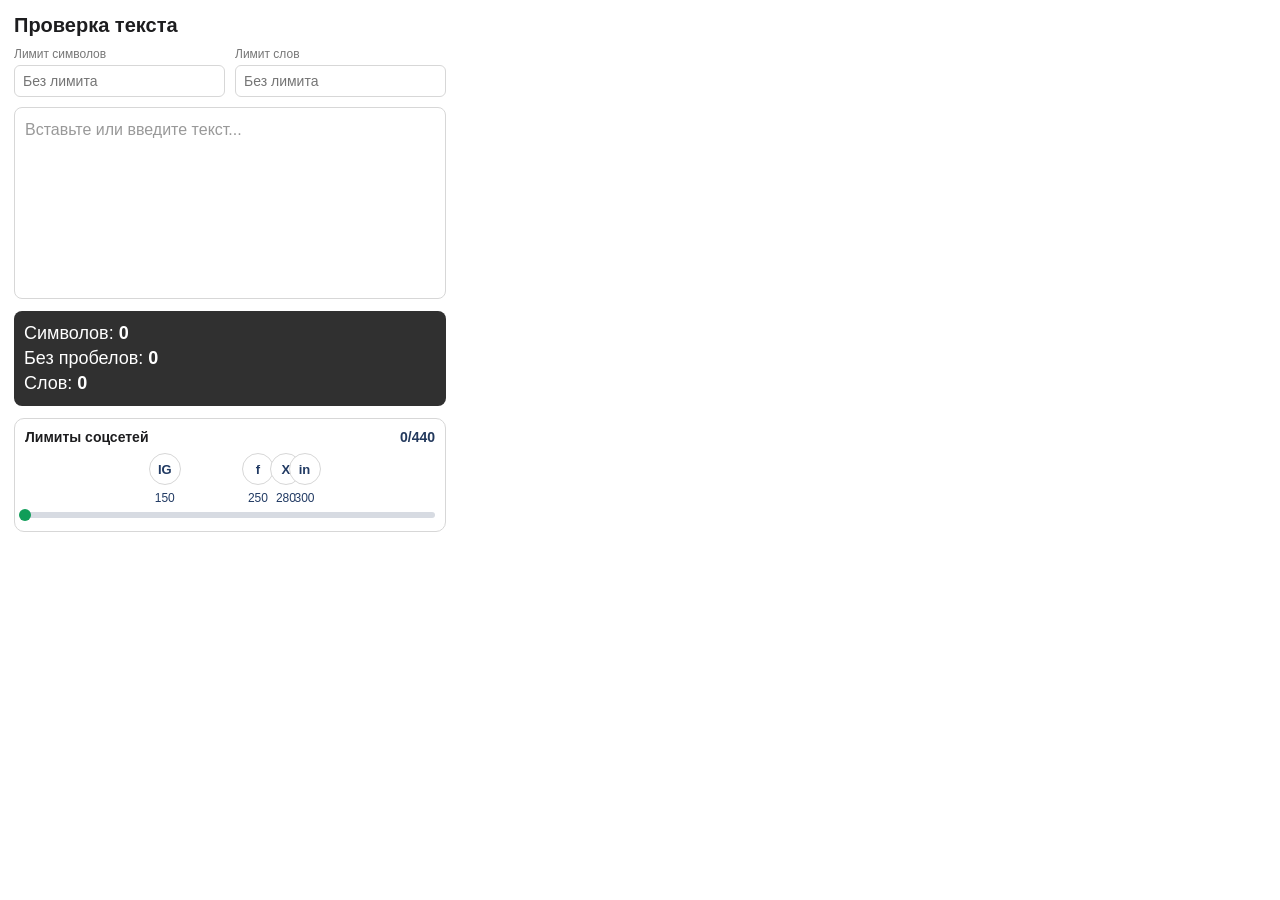
==== extension/popup.html @ 7ea4cb88 "Add social platform character scale to popup" ====
<!doctype html>
<html lang="ru">
  <head>
    <meta charset="UTF-8" />
    <meta name="viewport" content="width=device-width, initial-scale=1.0" />
    <title>Text Counter</title>
    <link rel="stylesheet" href="popup.css" />
  </head>
  <body>
    <main class="app">
      <h1>Проверка текста</h1>

      <div class="limits">
        <label>
          Лимит символов
          <input id="charLimit" type="number" min="0" placeholder="Без лимита" />
        </label>
        <label>
          Лимит слов
          <input id="wordLimit" type="number" min="0" placeholder="Без лимита" />
        </label>
      </div>

      <div id="editor" class="editor" contenteditable="true" spellcheck="false" data-placeholder="Вставьте или введите текст..."></div>

      <section class="stats">
        <p>Символов: <strong id="charsCount">0</strong></p>
        <p>Без пробелов: <strong id="charsNoSpaceCount">0</strong></p>
        <p>Слов: <strong id="wordsCount">0</strong></p>
      </section>

      <section class="social-scale" aria-label="Шкала лимитов соцсетей">
        <div class="social-head">
          <h2>Лимиты соцсетей</h2>
          <span id="socialCurrent">0</span>
        </div>
        <div class="social-icons">
          <div class="social-item" style="--pos: 34.09%">
            <span class="social-icon">IG</span>
            <span class="social-limit">150</span>
          </div>
          <div class="social-item" style="--pos: 56.82%">
            <span class="social-icon">f</span>
            <span class="social-limit">250</span>
          </div>
          <div class="social-item" style="--pos: 63.64%">
            <span class="social-icon">X</span>
            <span class="social-limit">280</span>
          </div>
          <div class="social-item" style="--pos: 68.18%">
            <span class="social-icon">in</span>
            <span class="social-limit">300</span>
          </div>
        </div>
        <div class="bar-wrap">
          <div id="socialTrack" class="social-track"></div>
          <div id="socialProgress" class="social-progress"></div>
          <div id="socialThumb" class="social-thumb"></div>
        </div>
      </section>
    </main>

    <script src="popup.js"></script>
  </body>
</html>
---- extension/popup.css ----
:root {
  color-scheme: light;
  --bg: #ffffff;
  --fg: #1d1d1f;
  --muted: #777;
  --border: #d7d7d7;
  --danger: #d70022;
  --accent: #0f9d58;
  --bar-bg: #d7dbe2;
}

body { margin: 0; background: var(--bg); color: var(--fg); font-family: Arial, Helvetica, sans-serif; }
.app { width: 460px; padding: 14px; box-sizing: border-box; }
h1 { margin: 0 0 10px; font-size: 20px; }
.limits { display: grid; grid-template-columns: 1fr 1fr; gap: 10px; margin-bottom: 10px; }
label { display: flex; flex-direction: column; gap: 4px; font-size: 12px; color: var(--muted); }
input { padding: 7px 8px; border: 1px solid var(--border); border-radius: 6px; font-size: 14px; }
.editor { min-height: 170px; max-height: 250px; overflow: auto; border: 1px solid var(--border); border-radius: 8px; padding: 10px; line-height: 1.45; white-space: pre-wrap; outline: none; }
.editor:empty::before { content: attr(data-placeholder); color: #999; }
.excess { color: var(--danger); }
.stats { margin-top: 12px; border-radius: 8px; background: #303030; color: #fff; padding: 8px 10px; font-size: 18px; }
.stats p { margin: 4px 0; }

.social-scale { margin-top: 12px; border: 1px solid var(--border); border-radius: 10px; padding: 10px; }
.social-head { display: flex; justify-content: space-between; align-items: center; margin-bottom: 8px; }
.social-head h2 { margin: 0; font-size: 14px; }
#socialCurrent { font-size: 14px; font-weight: 700; color: #23395d; }
.social-icons { position: relative; height: 54px; }
.social-item { position: absolute; left: var(--pos); transform: translateX(-50%); text-align: center; }
.social-icon { width: 30px; height: 30px; border-radius: 50%; border: 1px solid var(--border); display: grid; place-items: center; background: #fff; font-size: 13px; font-weight: 700; color: #213a63; margin: 0 auto; }
.social-limit { display: block; margin-top: 6px; font-size: 12px; color: #213a63; }
.bar-wrap { position: relative; margin-top: 2px; height: 12px; }
.social-track { position: absolute; inset: 3px 0 auto; height: 6px; border-radius: 999px; background: var(--bar-bg); }
.social-progress { position: absolute; inset: 3px auto auto 0; width: 0; height: 6px; border-radius: 999px; background: var(--accent); transition: width 0.15s linear; }
.social-thumb { position: absolute; top: 0; left: 0; width: 12px; height: 12px; border-radius: 50%; background: var(--accent); transform: translateX(-50%); transition: left 0.15s linear; }
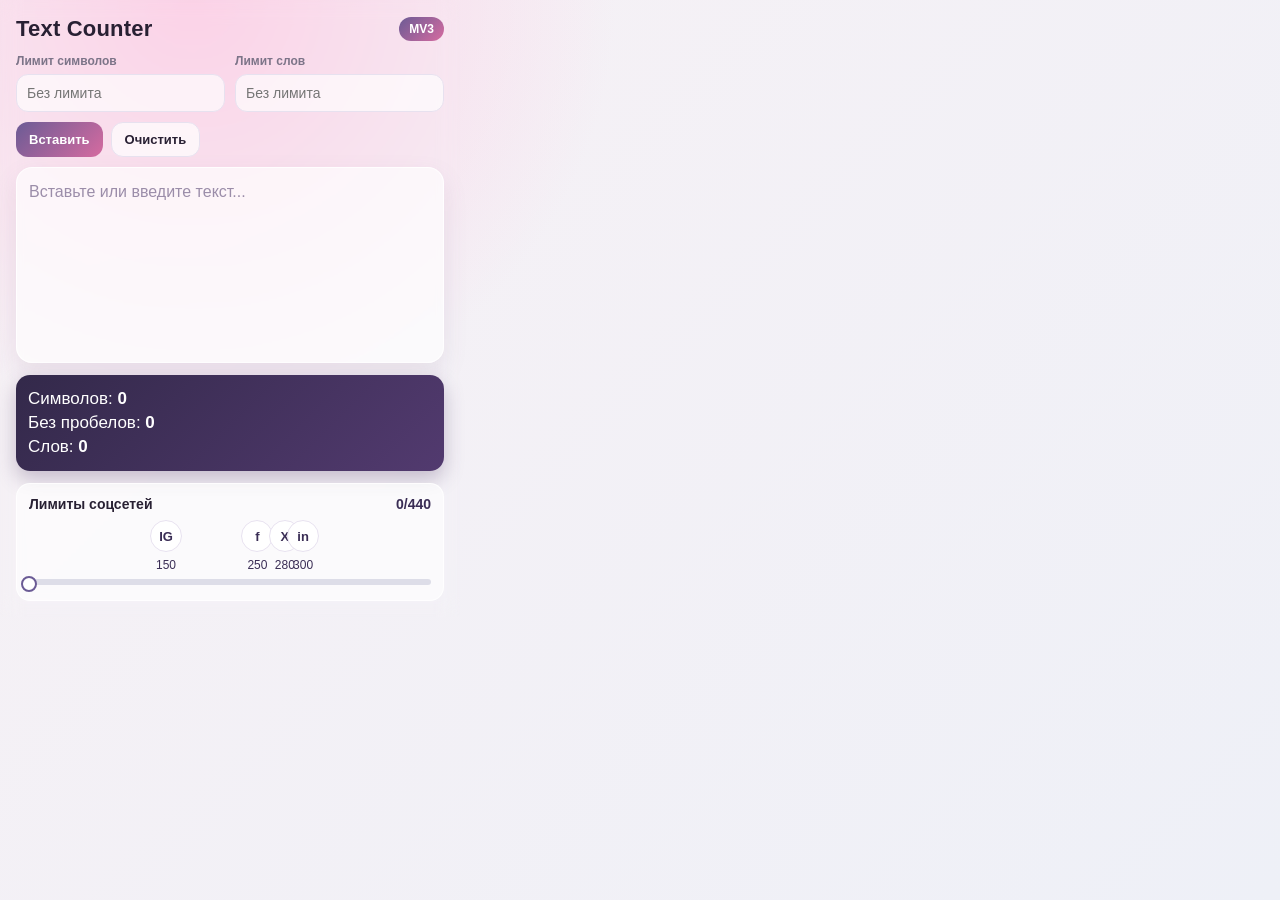
==== commit 670c4446: "Refresh extension UI with modern gradient glass design" ====
--- a/extension/popup.html
+++ b/extension/popup.html
@@ -7,8 +7,11 @@
     <link rel="stylesheet" href="popup.css" />
   </head>
   <body>
-    <main class="app">
-      <h1>Проверка текста</h1>
+    <main class="app glass">
+      <header class="topbar">
+        <h1>Text Counter</h1>
+        <span class="badge">MV3</span>
+      </header>
 
       <div class="limits">
         <label>
@@ -19,6 +22,11 @@
           Лимит слов
           <input id="wordLimit" type="number" min="0" placeholder="Без лимита" />
         </label>
+      </div>
+
+      <div class="actions">
+        <button id="pasteBtn" type="button">Вставить</button>
+        <button id="clearBtn" type="button" class="ghost">Очистить</button>
       </div>
 
       <div id="editor" class="editor" contenteditable="true" spellcheck="false" data-placeholder="Вставьте или введите текст..."></div>
@@ -35,22 +43,10 @@
           <span id="socialCurrent">0</span>
         </div>
         <div class="social-icons">
-          <div class="social-item" style="--pos: 34.09%">
-            <span class="social-icon">IG</span>
-            <span class="social-limit">150</span>
-          </div>
-          <div class="social-item" style="--pos: 56.82%">
-            <span class="social-icon">f</span>
-            <span class="social-limit">250</span>
-          </div>
-          <div class="social-item" style="--pos: 63.64%">
-            <span class="social-icon">X</span>
-            <span class="social-limit">280</span>
-          </div>
-          <div class="social-item" style="--pos: 68.18%">
-            <span class="social-icon">in</span>
-            <span class="social-limit">300</span>
-          </div>
+          <div class="social-item" style="--pos: 34.09%"><span class="social-icon">IG</span><span class="social-limit">150</span></div>
+          <div class="social-item" style="--pos: 56.82%"><span class="social-icon">f</span><span class="social-limit">250</span></div>
+          <div class="social-item" style="--pos: 63.64%"><span class="social-icon">X</span><span class="social-limit">280</span></div>
+          <div class="social-item" style="--pos: 68.18%"><span class="social-icon">in</span><span class="social-limit">300</span></div>
         </div>
         <div class="bar-wrap">
           <div id="socialTrack" class="social-track"></div>
--- a/extension/popup.css
+++ b/extension/popup.css
@@ -1,35 +1,102 @@
 :root {
-  color-scheme: light;
-  --bg: #ffffff;
-  --fg: #1d1d1f;
-  --muted: #777;
-  --border: #d7d7d7;
-  --danger: #d70022;
-  --accent: #0f9d58;
-  --bar-bg: #d7dbe2;
+  --bg1: #f7f1f5;
+  --bg2: #eef0f7;
+  --card: rgba(255, 255, 255, 0.66);
+  --fg: #282033;
+  --muted: #7c7488;
+  --border: rgba(255, 255, 255, 0.8);
+  --danger: #dc2f55;
+  --accent: #6b5b95;
+  --accent2: #d66ba0;
+  --bar-bg: #dddde8;
 }
 
-body { margin: 0; background: var(--bg); color: var(--fg); font-family: Arial, Helvetica, sans-serif; }
-.app { width: 460px; padding: 14px; box-sizing: border-box; }
-h1 { margin: 0 0 10px; font-size: 20px; }
+body {
+  margin: 0;
+  min-height: 100vh;
+  background: radial-gradient(circle at 15% 0%, #fbd2e7 0%, transparent 30%), linear-gradient(135deg, var(--bg1), var(--bg2));
+  color: var(--fg);
+  font-family: Inter, Segoe UI, Arial, sans-serif;
+}
+
+.app {
+  width: 460px;
+  padding: 16px;
+  box-sizing: border-box;
+}
+
+.glass {
+  backdrop-filter: blur(10px);
+}
+
+.topbar { display: flex; justify-content: space-between; align-items: center; margin-bottom: 12px; }
+h1 { margin: 0; font-size: 22px; letter-spacing: 0.2px; }
+.badge { background: linear-gradient(135deg, var(--accent), var(--accent2)); color: #fff; padding: 5px 10px; border-radius: 999px; font-size: 12px; font-weight: 600; }
+
 .limits { display: grid; grid-template-columns: 1fr 1fr; gap: 10px; margin-bottom: 10px; }
-label { display: flex; flex-direction: column; gap: 4px; font-size: 12px; color: var(--muted); }
-input { padding: 7px 8px; border: 1px solid var(--border); border-radius: 6px; font-size: 14px; }
-.editor { min-height: 170px; max-height: 250px; overflow: auto; border: 1px solid var(--border); border-radius: 8px; padding: 10px; line-height: 1.45; white-space: pre-wrap; outline: none; }
-.editor:empty::before { content: attr(data-placeholder); color: #999; }
+label { display: flex; flex-direction: column; gap: 6px; font-size: 12px; color: var(--muted); font-weight: 600; }
+input {
+  padding: 10px;
+  border: 1px solid #e7e1ef;
+  border-radius: 12px;
+  font-size: 14px;
+  background: var(--card);
+  color: var(--fg);
+}
+input:focus { outline: none; box-shadow: 0 0 0 3px rgba(107, 91, 149, 0.2); }
+
+.actions { display: flex; gap: 8px; margin: 4px 0 10px; }
+button {
+  border: none;
+  border-radius: 12px;
+  padding: 9px 13px;
+  font-size: 13px;
+  font-weight: 700;
+  background: linear-gradient(135deg, var(--accent), var(--accent2));
+  color: #fff;
+  cursor: pointer;
+}
+button.ghost { background: rgba(255,255,255,0.7); color: var(--fg); border: 1px solid #e7e1ef; }
+button:hover { filter: brightness(1.04); }
+
+.editor {
+  min-height: 170px;
+  max-height: 250px;
+  overflow: auto;
+  border: 1px solid var(--border);
+  border-radius: 16px;
+  padding: 12px;
+  line-height: 1.5;
+  white-space: pre-wrap;
+  outline: none;
+  background: var(--card);
+  box-shadow: 0 10px 24px rgba(128, 100, 142, 0.12);
+}
+.editor:empty::before { content: attr(data-placeholder); color: #9b8da9; }
 .excess { color: var(--danger); }
-.stats { margin-top: 12px; border-radius: 8px; background: #303030; color: #fff; padding: 8px 10px; font-size: 18px; }
+
+.stats {
+  margin-top: 12px;
+  border-radius: 14px;
+  background: linear-gradient(135deg, #33294a, #523a6f);
+  color: #fff;
+  padding: 10px 12px;
+  font-size: 17px;
+  box-shadow: 0 8px 20px rgba(71, 45, 95, 0.28);
+}
 .stats p { margin: 4px 0; }
 
-.social-scale { margin-top: 12px; border: 1px solid var(--border); border-radius: 10px; padding: 10px; }
+.social-scale { margin-top: 12px; border: 1px solid var(--border); border-radius: 14px; padding: 12px; background: var(--card); }
 .social-head { display: flex; justify-content: space-between; align-items: center; margin-bottom: 8px; }
 .social-head h2 { margin: 0; font-size: 14px; }
-#socialCurrent { font-size: 14px; font-weight: 700; color: #23395d; }
+#socialCurrent { font-size: 14px; font-weight: 700; color: #3a2d55; }
 .social-icons { position: relative; height: 54px; }
 .social-item { position: absolute; left: var(--pos); transform: translateX(-50%); text-align: center; }
-.social-icon { width: 30px; height: 30px; border-radius: 50%; border: 1px solid var(--border); display: grid; place-items: center; background: #fff; font-size: 13px; font-weight: 700; color: #213a63; margin: 0 auto; }
-.social-limit { display: block; margin-top: 6px; font-size: 12px; color: #213a63; }
+.social-icon { width: 30px; height: 30px; border-radius: 50%; border: 1px solid #e7e1ef; display: grid; place-items: center; background: #fff; font-size: 13px; font-weight: 700; color: #3a2d55; margin: 0 auto; }
+.social-limit { display: block; margin-top: 6px; font-size: 12px; color: #3a2d55; }
 .bar-wrap { position: relative; margin-top: 2px; height: 12px; }
 .social-track { position: absolute; inset: 3px 0 auto; height: 6px; border-radius: 999px; background: var(--bar-bg); }
-.social-progress { position: absolute; inset: 3px auto auto 0; width: 0; height: 6px; border-radius: 999px; background: var(--accent); transition: width 0.15s linear; }
-.social-thumb { position: absolute; top: 0; left: 0; width: 12px; height: 12px; border-radius: 50%; background: var(--accent); transform: translateX(-50%); transition: left 0.15s linear; }
+.social-progress { position: absolute; inset: 3px auto auto 0; width: 0; height: 6px; border-radius: 999px; background: linear-gradient(90deg, var(--accent), var(--accent2)); transition: width 0.15s linear; }
+.social-thumb { position: absolute; top: 0; left: 0; width: 12px; height: 12px; border-radius: 50%; background: #fff; border: 2px solid var(--accent); transform: translateX(-50%); transition: left 0.15s linear; }
+
+.sidepanel .app { width: 100%; }
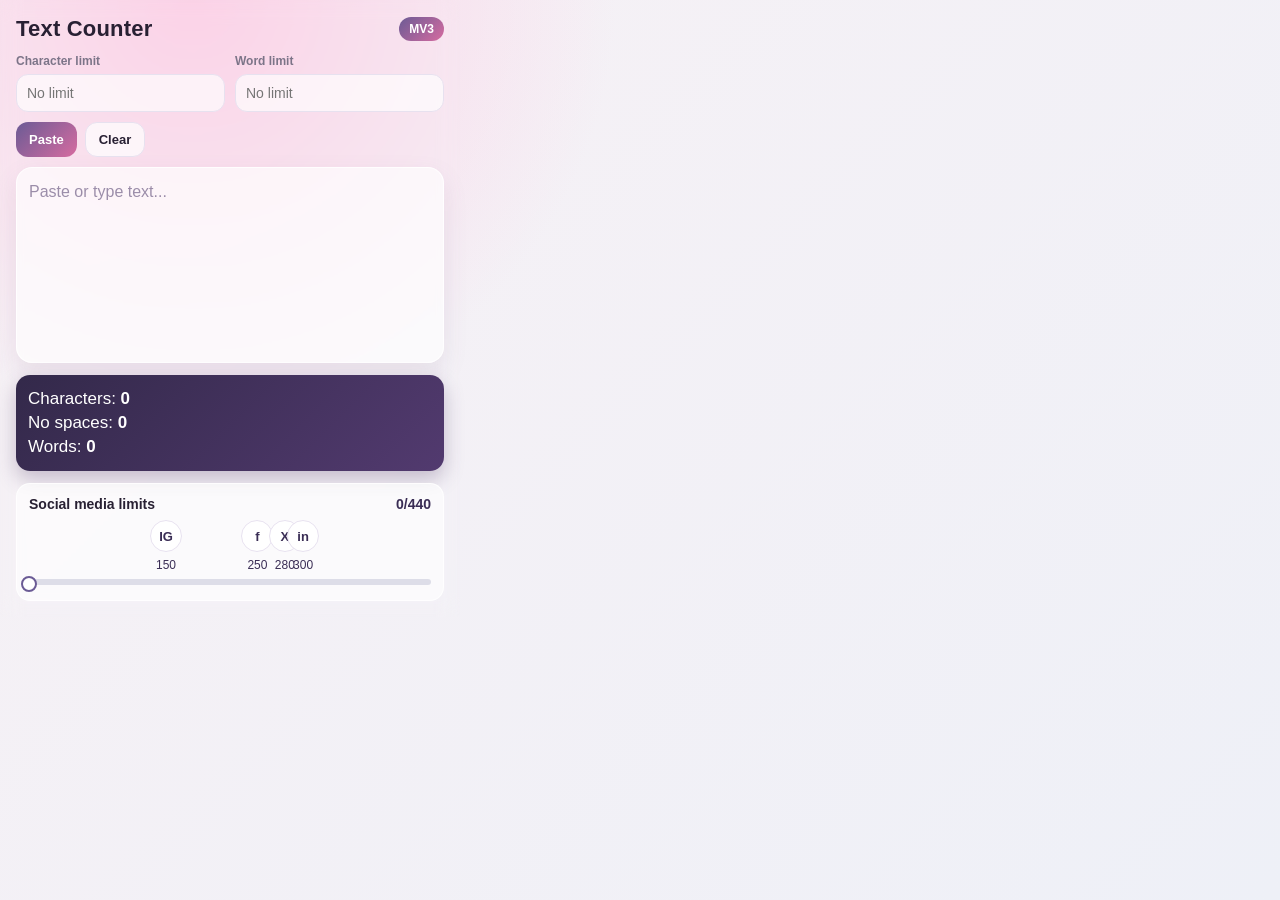
==== commit b2fba211: "Fix clipboard paste and switch extension UI text to English" ====
--- a/extension/popup.html
+++ b/extension/popup.html
@@ -15,31 +15,31 @@
 
       <div class="limits">
         <label>
-          Лимит символов
-          <input id="charLimit" type="number" min="0" placeholder="Без лимита" />
+          Character limit
+          <input id="charLimit" type="number" min="0" placeholder="No limit" />
         </label>
         <label>
-          Лимит слов
-          <input id="wordLimit" type="number" min="0" placeholder="Без лимита" />
+          Word limit
+          <input id="wordLimit" type="number" min="0" placeholder="No limit" />
         </label>
       </div>
 
       <div class="actions">
-        <button id="pasteBtn" type="button">Вставить</button>
-        <button id="clearBtn" type="button" class="ghost">Очистить</button>
+        <button id="pasteBtn" type="button">Paste</button>
+        <button id="clearBtn" type="button" class="ghost">Clear</button>
       </div>
 
-      <div id="editor" class="editor" contenteditable="true" spellcheck="false" data-placeholder="Вставьте или введите текст..."></div>
+      <div id="editor" class="editor" contenteditable="true" spellcheck="false" data-placeholder="Paste or type text..."></div>
 
       <section class="stats">
-        <p>Символов: <strong id="charsCount">0</strong></p>
-        <p>Без пробелов: <strong id="charsNoSpaceCount">0</strong></p>
-        <p>Слов: <strong id="wordsCount">0</strong></p>
+        <p>Characters: <strong id="charsCount">0</strong></p>
+        <p>No spaces: <strong id="charsNoSpaceCount">0</strong></p>
+        <p>Words: <strong id="wordsCount">0</strong></p>
       </section>
 
-      <section class="social-scale" aria-label="Шкала лимитов соцсетей">
+      <section class="social-scale" aria-label="Social media limits scale">
         <div class="social-head">
-          <h2>Лимиты соцсетей</h2>
+          <h2>Social media limits</h2>
           <span id="socialCurrent">0</span>
         </div>
         <div class="social-icons">
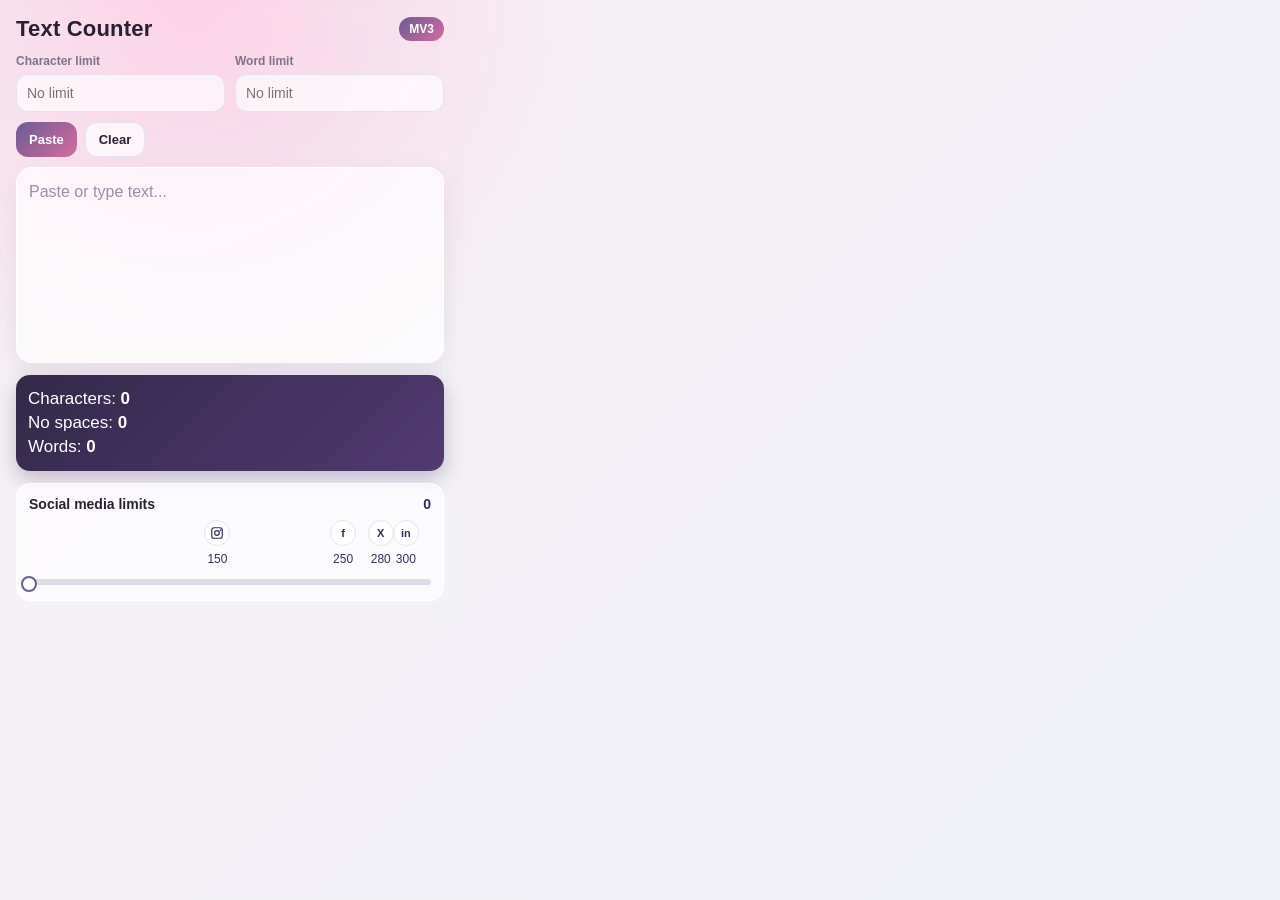
==== commit b2fe84dc: "минимально рабочее" ====
--- a/extension/popup.html
+++ b/extension/popup.html
@@ -43,10 +43,17 @@
           <span id="socialCurrent">0</span>
         </div>
         <div class="social-icons">
-          <div class="social-item" style="--pos: 34.09%"><span class="social-icon">IG</span><span class="social-limit">150</span></div>
-          <div class="social-item" style="--pos: 56.82%"><span class="social-icon">f</span><span class="social-limit">250</span></div>
-          <div class="social-item" style="--pos: 63.64%"><span class="social-icon">X</span><span class="social-limit">280</span></div>
-          <div class="social-item" style="--pos: 68.18%"><span class="social-icon">in</span><span class="social-limit">300</span></div>
+          <div class="social-item" style="--pos: 46.88%">
+            <span class="social-icon" aria-label="Instagram">
+              <svg viewBox="0 0 24 24" aria-hidden="true">
+                <path d="M7 2h10a5 5 0 0 1 5 5v10a5 5 0 0 1-5 5H7a5 5 0 0 1-5-5V7a5 5 0 0 1 5-5Zm0 2a3 3 0 0 0-3 3v10a3 3 0 0 0 3 3h10a3 3 0 0 0 3-3V7a3 3 0 0 0-3-3H7Zm11 1.5a1.5 1.5 0 1 1 0 3 1.5 1.5 0 0 1 0-3ZM12 7a5 5 0 1 1 0 10 5 5 0 0 1 0-10Zm0 2a3 3 0 1 0 0 6 3 3 0 0 0 0-6Z"></path>
+              </svg>
+            </span>
+            <span class="social-limit">150</span>
+          </div>
+          <div class="social-item" style="--pos: 78.13%"><span class="social-icon">f</span><span class="social-limit">250</span></div>
+          <div class="social-item" style="--pos: 87.5%"><span class="social-icon">X</span><span class="social-limit">280</span></div>
+          <div class="social-item" style="--pos: 93.75%"><span class="social-icon">in</span><span class="social-limit">300</span></div>
         </div>
         <div class="bar-wrap">
           <div id="socialTrack" class="social-track"></div>
--- a/extension/popup.css
+++ b/extension/popup.css
@@ -13,6 +13,7 @@
 
 body {
   margin: 0;
+  width: 460px;
   min-height: 100vh;
   background: radial-gradient(circle at 15% 0%, #fbd2e7 0%, transparent 30%), linear-gradient(135deg, var(--bg1), var(--bg2));
   color: var(--fg);
@@ -92,11 +93,14 @@
 #socialCurrent { font-size: 14px; font-weight: 700; color: #3a2d55; }
 .social-icons { position: relative; height: 54px; }
 .social-item { position: absolute; left: var(--pos); transform: translateX(-50%); text-align: center; }
-.social-icon { width: 30px; height: 30px; border-radius: 50%; border: 1px solid #e7e1ef; display: grid; place-items: center; background: #fff; font-size: 13px; font-weight: 700; color: #3a2d55; margin: 0 auto; }
+.social-icon { width: 24px; height: 24px; border-radius: 50%; border: 1px solid #e7e1ef; display: grid; place-items: center; background: #fff; font-size: 11px; font-weight: 700; color: #3a2d55; margin: 0 auto; line-height: 1; }
+.social-icon svg { width: 14px; height: 14px; fill: currentColor; }
 .social-limit { display: block; margin-top: 6px; font-size: 12px; color: #3a2d55; }
 .bar-wrap { position: relative; margin-top: 2px; height: 12px; }
 .social-track { position: absolute; inset: 3px 0 auto; height: 6px; border-radius: 999px; background: var(--bar-bg); }
 .social-progress { position: absolute; inset: 3px auto auto 0; width: 0; height: 6px; border-radius: 999px; background: linear-gradient(90deg, var(--accent), var(--accent2)); transition: width 0.15s linear; }
 .social-thumb { position: absolute; top: 0; left: 0; width: 12px; height: 12px; border-radius: 50%; background: #fff; border: 2px solid var(--accent); transform: translateX(-50%); transition: left 0.15s linear; }
 
-.sidepanel .app { width: 100%; }
+.sidepanel { width: auto; }
+.sidepanel .app { width: 100%; max-width: none; margin-left: 0; }
+
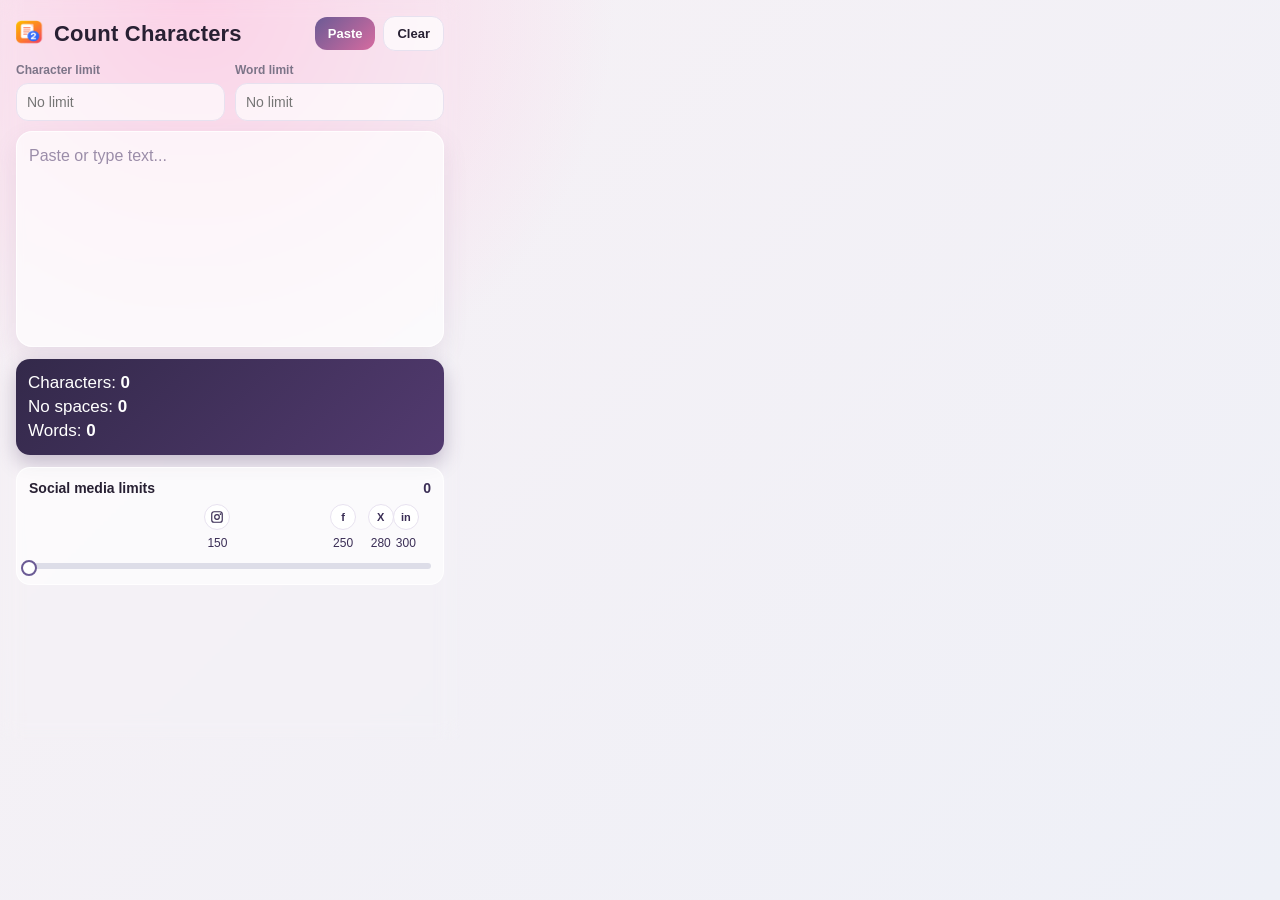
==== commit d242d1f8: "поставил иконки и имя но не разобрался с высотой" ====
--- a/extension/popup.html
+++ b/extension/popup.html
@@ -3,14 +3,17 @@
   <head>
     <meta charset="UTF-8" />
     <meta name="viewport" content="width=device-width, initial-scale=1.0" />
-    <title>Text Counter</title>
+    <title>Count Characters</title>
     <link rel="stylesheet" href="popup.css" />
   </head>
   <body>
     <main class="app glass">
       <header class="topbar">
-        <h1>Text Counter</h1>
-        <span class="badge">MV3</span>
+        <h1><img src="icons/64.png" alt="" class="title-icon" />Count Characters</h1>
+        <div class="topbar-actions">
+          <button id="pasteBtn" type="button">Paste</button>
+          <button id="clearBtn" type="button" class="ghost">Clear</button>
+        </div>
       </header>
 
       <div class="limits">
@@ -22,11 +25,6 @@
           Word limit
           <input id="wordLimit" type="number" min="0" placeholder="No limit" />
         </label>
-      </div>
-
-      <div class="actions">
-        <button id="pasteBtn" type="button">Paste</button>
-        <button id="clearBtn" type="button" class="ghost">Clear</button>
       </div>
 
       <div id="editor" class="editor" contenteditable="true" spellcheck="false" data-placeholder="Paste or type text..."></div>
--- a/extension/popup.css
+++ b/extension/popup.css
@@ -18,21 +18,40 @@
   background: radial-gradient(circle at 15% 0%, #fbd2e7 0%, transparent 30%), linear-gradient(135deg, var(--bg1), var(--bg2));
   color: var(--fg);
   font-family: Inter, Segoe UI, Arial, sans-serif;
+  overflow: hidden;
+}
+
+html,
+body.sidepanel {
+  height: 100%;
+}
+
+body.sidepanel {
+  width: 100%;
+  max-width: none;
 }
 
 .app {
   width: 460px;
   padding: 16px;
   box-sizing: border-box;
+  min-height: 740px;
 }
 
 .glass {
   backdrop-filter: blur(10px);
 }
 
-.topbar { display: flex; justify-content: space-between; align-items: center; margin-bottom: 12px; }
-h1 { margin: 0; font-size: 22px; letter-spacing: 0.2px; }
-.badge { background: linear-gradient(135deg, var(--accent), var(--accent2)); color: #fff; padding: 5px 10px; border-radius: 999px; font-size: 12px; font-weight: 600; }
+.topbar { display: flex; justify-content: space-between; align-items: center; gap: 12px; margin-bottom: 12px; }
+h1 { margin: 0; font-size: 22px; letter-spacing: 0.2px; display: flex; align-items: center; gap: 10px; min-width: 0; }
+.title-icon {
+  width: 28px;
+  height: 28px;
+  display: block;
+  flex: 0 0 auto;
+  object-fit: contain;
+}
+.topbar-actions { display: flex; align-items: center; gap: 8px; flex: 0 0 auto; }
 
 .limits { display: grid; grid-template-columns: 1fr 1fr; gap: 10px; margin-bottom: 10px; }
 label { display: flex; flex-direction: column; gap: 6px; font-size: 12px; color: var(--muted); font-weight: 600; }
@@ -46,7 +65,6 @@
 }
 input:focus { outline: none; box-shadow: 0 0 0 3px rgba(107, 91, 149, 0.2); }
 
-.actions { display: flex; gap: 8px; margin: 4px 0 10px; }
 button {
   border: none;
   border-radius: 12px;
@@ -61,8 +79,8 @@
 button:hover { filter: brightness(1.04); }
 
 .editor {
-  min-height: 170px;
-  max-height: 250px;
+  min-height: 190px;
+  max-height: 280px;
   overflow: auto;
   border: 1px solid var(--border);
   border-radius: 16px;
@@ -102,5 +120,42 @@
 .social-thumb { position: absolute; top: 0; left: 0; width: 12px; height: 12px; border-radius: 50%; background: #fff; border: 2px solid var(--accent); transform: translateX(-50%); transition: left 0.15s linear; }
 
 .sidepanel { width: auto; }
-.sidepanel .app { width: 100%; max-width: none; margin-left: 0; }
+.sidepanel {
+  width: auto;
+  min-height: 0;
+  height: 100vh;
+  overflow: hidden;
+}
+.sidepanel .app {
+  width: 100%;
+  max-width: none;
+  margin-left: 0;
+  min-height: 0;
+  height: 100%;
+  display: grid;
+  grid-template-rows: auto auto minmax(0, 1fr) auto auto;
+  gap: 8px;
+  align-content: stretch;
+  overflow: hidden;
+  padding: 12px;
+}
+.sidepanel .editor {
+  min-height: 0;
+  max-height: none;
+  height: 100%;
+  margin: 0;
+}
+.sidepanel .topbar,
+.sidepanel .limits,
+.sidepanel .actions,
+.sidepanel .stats,
+.sidepanel .social-scale {
+  min-height: 0;
+}
+.sidepanel .stats {
+  margin-top: 0;
+}
+.sidepanel .social-scale {
+  margin-top: 0;
+}
 
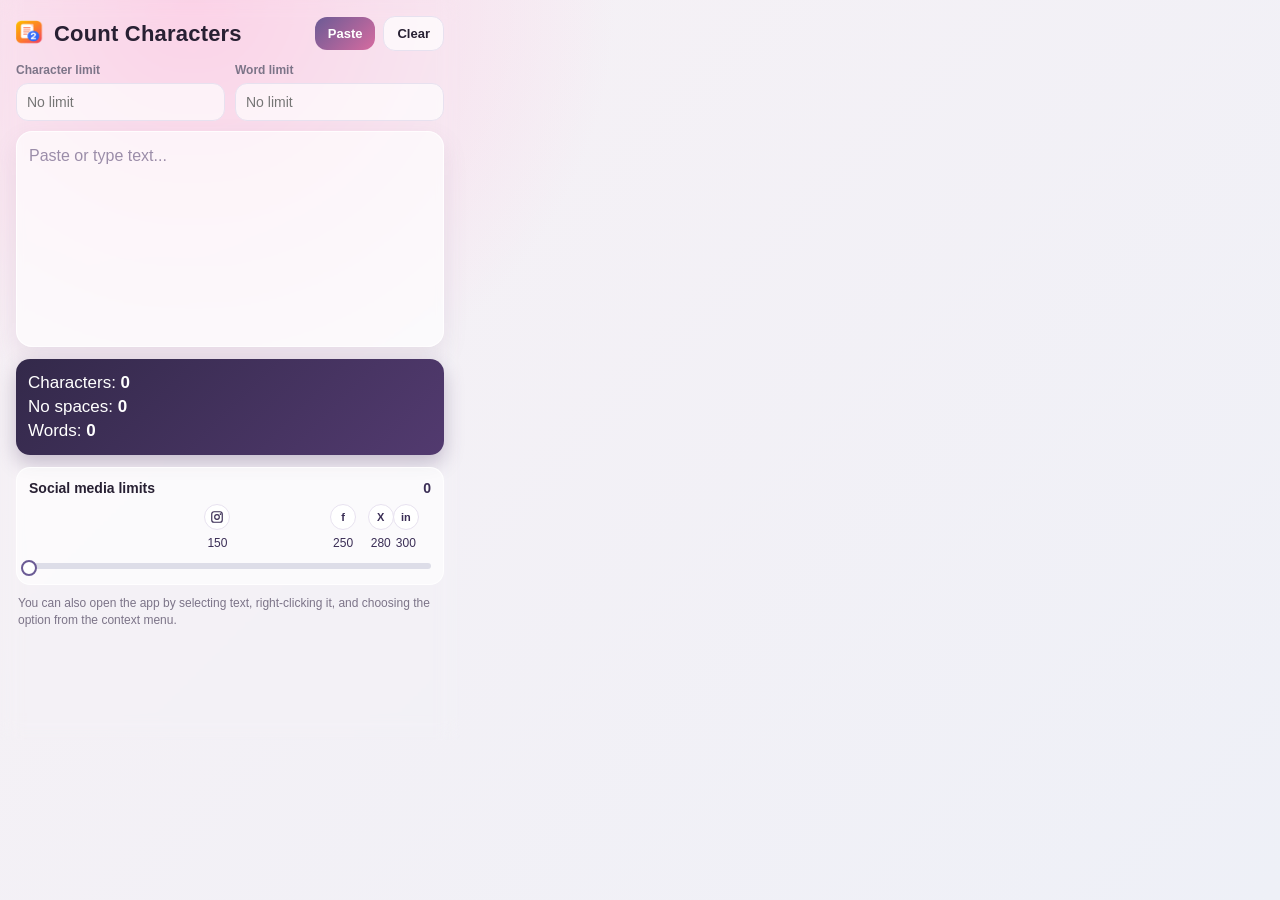
==== commit c6b6cf16: "Add context-menu usage tip below social media scale" ====
--- a/extension/popup.html
+++ b/extension/popup.html
@@ -59,6 +59,10 @@
           <div id="socialThumb" class="social-thumb"></div>
         </div>
       </section>
+      <p class="context-tip">
+        You can also open the app by selecting text, right-clicking it, and choosing the option from the context
+        menu.
+      </p>
     </main>
 
     <script src="popup.js"></script>
--- a/extension/popup.css
+++ b/extension/popup.css
@@ -118,6 +118,12 @@
 .social-track { position: absolute; inset: 3px 0 auto; height: 6px; border-radius: 999px; background: var(--bar-bg); }
 .social-progress { position: absolute; inset: 3px auto auto 0; width: 0; height: 6px; border-radius: 999px; background: linear-gradient(90deg, var(--accent), var(--accent2)); transition: width 0.15s linear; }
 .social-thumb { position: absolute; top: 0; left: 0; width: 12px; height: 12px; border-radius: 50%; background: #fff; border: 2px solid var(--accent); transform: translateX(-50%); transition: left 0.15s linear; }
+.context-tip {
+  margin: 10px 2px 0;
+  font-size: 12px;
+  line-height: 1.45;
+  color: var(--muted);
+}
 
 .sidepanel { width: auto; }
 .sidepanel {
@@ -133,7 +139,7 @@
   min-height: 0;
   height: 100%;
   display: grid;
-  grid-template-rows: auto auto minmax(0, 1fr) auto auto;
+  grid-template-rows: auto auto minmax(0, 1fr) auto auto auto;
   gap: 8px;
   align-content: stretch;
   overflow: hidden;
@@ -158,4 +164,7 @@
 .sidepanel .social-scale {
   margin-top: 0;
 }
+.sidepanel .context-tip {
+  margin-top: 0;
+}
 
